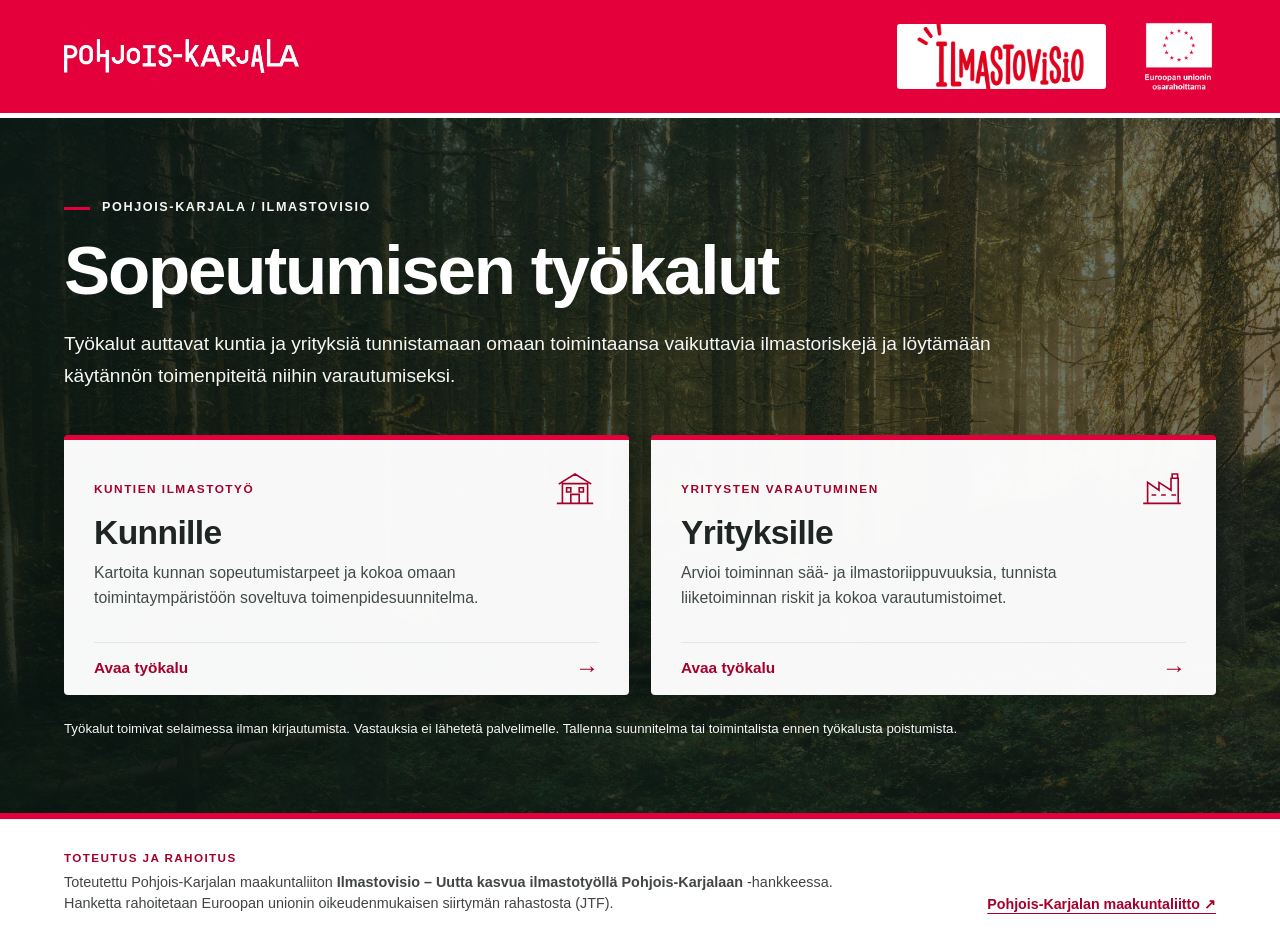
==== index.html @ b3f44695 "Add files via upload" ====
<!doctype html>
<html lang="fi">
<head>
  <meta charset="utf-8">
  <meta name="viewport" content="width=device-width, initial-scale=1">
  <meta name="theme-color" content="#e4003a">
  <meta name="description" content="Työkalut auttavat kuntia ja yrityksiä tunnistamaan omaan toimintaansa vaikuttavia ilmastoriskejä ja löytämään käytännön toimenpiteitä niihin varautumiseksi.">
  <title>Sopeutumisen työkalut | Pohjois-Karjala</title>
  <link rel="stylesheet" href="./style.css">
</head>
<body>
  <a class="skip-link" href="#sisalto">Siirry sisältöön</a>

  <header class="masthead">
    <div class="masthead-inner">
      <img class="pk-logo" src="./assets/pohjois-karjala-white.png" alt="Pohjois-Karjala" width="278" height="40">
      <div class="partners" aria-label="Hankkeen ja rahoittajan tunnukset">
        <div class="vision-logo-box">
          <img class="vision-logo" src="./assets/ilmastovisio-logo.png" alt="Ilmastovisio" width="1944" height="809">
        </div>
        <img class="eu-logo" src="./assets/eu-osarahoittama.png" alt="Euroopan unionin osarahoittama" width="828" height="946">
      </div>
    </div>
  </header>

  <main id="sisalto" tabindex="-1">
    <section class="hero" aria-labelledby="main-title">
      <div class="hero-content">
        <p class="eyebrow"><span class="eyebrow-line" aria-hidden="true"></span> Pohjois-Karjala / Ilmastovisio</p>
        <h1 id="main-title">Sopeutumisen työkalut</h1>
        <p class="lead">Työkalut auttavat kuntia ja yrityksiä tunnistamaan omaan toimintaansa vaikuttavia ilmastoriskejä ja löytämään käytännön toimenpiteitä niihin varautumiseksi.</p>

        <div class="tool-grid" aria-label="Valitse työkalu">
          <a class="tool-card" href="./kunta/" aria-labelledby="kunta-title" aria-describedby="kunta-description">
            <div class="card-head">
              <span class="card-kind">KUNTIEN ILMASTOTYÖ</span>
              <span class="card-icon" aria-hidden="true">
                <svg viewBox="0 0 80 80" fill="none" stroke="currentColor" stroke-width="2.7" stroke-linecap="square" stroke-linejoin="miter" focusable="false" aria-hidden="true">
                  <path d="M11 64H69M19 64V31H61V64M14 31L40 15L66 31M33 64V49H47V64M26 38H33V45H26zM47 38H54V45H47z"/>
                </svg>
              </span>
            </div>
            <h2 id="kunta-title">Kunnille</h2>
            <p id="kunta-description">Kartoita kunnan sopeutumistarpeet ja kokoa omaan toimintaympäristöön soveltuva toimenpidesuunnitelma.</p>
            <span class="card-action">Avaa työkalu <span class="arrow" aria-hidden="true">→</span></span>
          </a>

          <a class="tool-card" href="./yritys/" aria-labelledby="yritys-title" aria-describedby="yritys-description">
            <div class="card-head">
              <span class="card-kind">YRITYSTEN VARAUTUMINEN</span>
              <span class="card-icon" aria-hidden="true">
                <svg viewBox="0 0 80 80" fill="none" stroke="currentColor" stroke-width="2.7" stroke-linecap="square" stroke-linejoin="miter" focusable="false" aria-hidden="true">
                  <path d="M10 64H70M16 64V29L35 42V29L55 42V22H67V64M24 50H29M40 50H45M57 50H62M57 22V15H66V22"/>
                </svg>
              </span>
            </div>
            <h2 id="yritys-title">Yrityksille</h2>
            <p id="yritys-description">Arvioi toiminnan sää- ja ilmastoriippuvuuksia, tunnista liiketoiminnan riskit ja kokoa varautumistoimet.</p>
            <span class="card-action">Avaa työkalu <span class="arrow" aria-hidden="true">→</span></span>
          </a>
        </div>

        <p class="note">Työkalut toimivat selaimessa ilman kirjautumista. Vastauksia ei lähetetä palvelimelle. Tallenna suunnitelma tai toimintalista ennen työkalusta poistumista.</p>
      </div>
    </section>
  </main>

  <footer class="site-footer">
    <div class="footer-inner">
      <div class="funding">
        <p class="funding-label">TOTEUTUS JA RAHOITUS</p>
        <p>Toteutettu Pohjois-Karjalan maakuntaliiton <strong>Ilmastovisio – Uutta kasvua ilmastotyöllä Pohjois-Karjalaan</strong> -hankkeessa. Hanketta rahoitetaan Euroopan unionin oikeudenmukaisen siirtymän rahastosta (JTF).</p>
      </div>
      <a href="https://pohjois-karjala.fi/" rel="noopener noreferrer">Pohjois-Karjalan maakuntaliitto <span aria-hidden="true">↗</span></a>
    </div>
  </footer>
</body>
</html>
---- style.css ----
:root {
  --red: #e4003a;
  --red-dark: #a5002b;
  --ink: #1f2523;
  --focus: #005d76;
  --muted: #515a56;
}
* { box-sizing: border-box; }
html { scroll-behavior: smooth; }
body { margin: 0; min-width: 300px; color: var(--ink); background: #f8f8f6; font: 1rem/1.55 Ubuntu, "Segoe UI", Arial, sans-serif; }
a { color: var(--red-dark); text-underline-offset: 4px; }
a:focus-visible { outline: 3px solid var(--focus); outline-offset: 4px; }
.skip-link { position: absolute; left: 16px; top: -120px; z-index: 20; padding: 13px 17px; color: var(--ink); background: #fff; font-weight: 700; }
.skip-link:focus { top: 16px; }

/* Punainen ylapalkki: alkuperaiset Pohjois-Karjalan ja EU:n valkoiset tunnukset,
   Ilmastovision punainen tunnus omalla valkoisella pohjallaan. */
.masthead { background: var(--red); border-bottom: 5px solid #fff; }
.masthead-inner { max-width: 1220px; min-height: 112px; margin: 0 auto; padding: 14px 34px; display: flex; align-items: center; justify-content: space-between; gap: 28px; }
.pk-logo { display: block; width: clamp(170px, 20vw, 235px); height: auto; flex: 0 1 auto; }
.partners { display: flex; align-items: center; gap: clamp(18px, 3vw, 36px); }
.vision-logo-box { background: #fff; border-radius: 3px; min-width: 185px; height: 65px; padding: 12px 16px; display: flex; align-items: center; justify-content: center; }
.vision-logo { display: block; width: 177px; max-width: 100%; height: auto; object-fit: contain; }
.eu-logo { display: block; flex-shrink: 0; width: 74px; height: auto; }

/* Metsakuva koko aloitusnakymaan; tumma kerros varmistaa tekstin erottumisen. */
.hero {
  background-color: #253a2e;
  background-image: linear-gradient(90deg, rgba(8, 21, 17, .87) 0%, rgba(9, 25, 20, .72) 50%, rgba(9, 21, 17, .54) 100%), url("./assets/metsa.jpg");
  background-position: center, center 51%;
  background-size: cover;
  background-repeat: no-repeat;
  color: #fff;
  min-height: 695px;
  display: flex;
  align-items: center;
}
.hero-content { width: min(100%, 1220px); margin: 0 auto; padding: 66px 34px 58px; }
.eyebrow { display: flex; align-items: center; gap: 12px; margin: 0 0 16px; color: #f6f6f6; font-size: .79rem; font-weight: 700; letter-spacing: 1.6px; text-transform: uppercase; }
.eyebrow-line { display: inline-block; width: 26px; height: 3px; background: var(--red); }
h1 { max-width: 1000px; margin: 0 0 21px; font-size: clamp(2.8rem, 5.4vw, 4.7rem); font-weight: 700; line-height: 1.06; letter-spacing: -2.2px; text-wrap: balance; }
.lead { margin: 0; max-width: 980px; color: #f6f7f4; font-size: clamp(1rem, 1.5vw, 1.22rem); line-height: 1.65; text-wrap: pretty; }
.tool-grid { display: grid; grid-template-columns: repeat(2, minmax(0, 1fr)); gap: 22px; margin-top: 43px; }
.tool-card {
  display: flex;
  flex-direction: column;
  min-height: 260px;
  padding: 25px 30px 0;
  background: rgba(255, 255, 255, .97);
  color: var(--ink);
  border-radius: 4px;
  border-top: 5px solid var(--red);
  box-shadow: 0 8px 30px rgba(0, 0, 0, .15);
  text-decoration: none;
  transition: transform .15s ease, box-shadow .15s ease, background-color .15s ease;
}
.tool-card:hover { transform: translateY(-3px); background: #fff; box-shadow: 0 16px 32px rgba(0,0,0,.22); }
.tool-card:focus-visible { outline: 4px solid #fff; outline-offset: 4px; }
.card-head { display: flex; align-items: center; justify-content: space-between; gap: 16px; }
.card-kind { color: var(--red-dark); font-size: .74rem; font-weight: 700; letter-spacing: 1.5px; }
.card-icon { display: inline-flex; width: 48px; height: 48px; color: var(--red-dark); }
.card-icon svg { display: block; width: 100%; height: 100%; }
.tool-card h2 { margin: 1px 0 9px; font-size: clamp(1.75rem, 2.7vw, 2.1rem); letter-spacing: -.6px; line-height: 1.15; }
.tool-card p { max-width: 470px; margin: 0 0 24px; color: #414b46; font-size: .99rem; line-height: 1.55; }
.card-action { display: flex; align-items: center; justify-content: space-between; gap: 18px; margin-top: auto; padding: 13px 0 15px; border-top: 1px solid #e4e6e4; color: var(--red-dark); font-weight: 700; font-size: .96rem; }
.arrow { font-size: 1.5rem; line-height: 1; }
.note { margin: 23px 0 0; color: #f7f7f7; max-width: 1010px; font-size: .83rem; line-height: 1.65; }

/* Valkoinen alareuna ja punainen rajaus. */
.site-footer { background: #fff; border-top: 6px solid var(--red); }
.footer-inner { max-width: 1220px; margin: 0 auto; padding: 30px 34px 32px; display: flex; align-items: end; justify-content: space-between; gap: 36px; }
.funding { max-width: 805px; }
.funding-label { margin: 0 0 5px; color: var(--red-dark); font-size: .73rem; font-weight: 700; letter-spacing: 1.4px; }
.funding p:last-child { margin: 0; color: #414641; font-size: .9rem; line-height: 1.5; }
.footer-inner a { flex-shrink: 0; font-size: .89rem; font-weight: 700; }

@media (max-width: 830px) {
  .masthead-inner { padding: 13px 24px; min-height: 105px; }
  .hero { min-height: 0; }
  .hero-content { padding: 65px 24px 55px; }
  .tool-card { padding: 20px 21px 0; }
  .footer-inner { padding: 25px 24px; display: block; }
  .footer-inner a { display: inline-block; margin-top: 15px; }
}
@media (max-width: 620px) {
  .masthead-inner { padding: 12px 18px; min-height: 0; flex-wrap: wrap; gap: 14px; }
  .pk-logo { width: 190px; max-width: calc(100vw - 36px); }
  .partners { margin-left: auto; gap: 15px; }
  .vision-logo-box { min-width: 140px; width: 140px; height: 54px; padding: 11px 12px; }
  .vision-logo { width: 130px; }
  .eu-logo { width: 57px; }
  .hero { background-position: center, 53% center; }
  .hero-content { padding: 47px 18px 45px; }
  .eyebrow { font-size: .69rem; letter-spacing: 1.1px; }
  h1 { font-size: clamp(2.4rem, 9vw, 3.6rem); letter-spacing: -1.2px; }
  .lead { font-size: 1.02rem; line-height: 1.57; }
  .tool-grid { grid-template-columns: 1fr; margin-top: 31px; gap: 14px; }
  .tool-card { min-height: 225px; }
  .card-icon { width: 43px; height: 43px; }
  .tool-card h2 { font-size: 1.8rem; }
  .tool-card p { font-size: .97rem; margin-bottom: 19px; }
  .note { margin-top: 19px; }
  .footer-inner { padding: 22px 18px 26px; }
}
@media (prefers-reduced-motion: reduce) {
  html { scroll-behavior: auto; }
  .tool-card { transition: none; }
}
@media (forced-colors: active) {
  .tool-card { border: 2px solid CanvasText; }
  .tool-card:focus-visible { outline: 3px solid Highlight; }
}
@media print {
  .hero { background: #fff; color: #111; min-height: 0; }
  .lead, .eyebrow, .note { color: #111; }
  .tool-card { border: 1px solid #555; border-top: 5px solid #e4003a; box-shadow: none; break-inside: avoid; }
  .masthead, .site-footer { print-color-adjust: exact; -webkit-print-color-adjust: exact; }
}
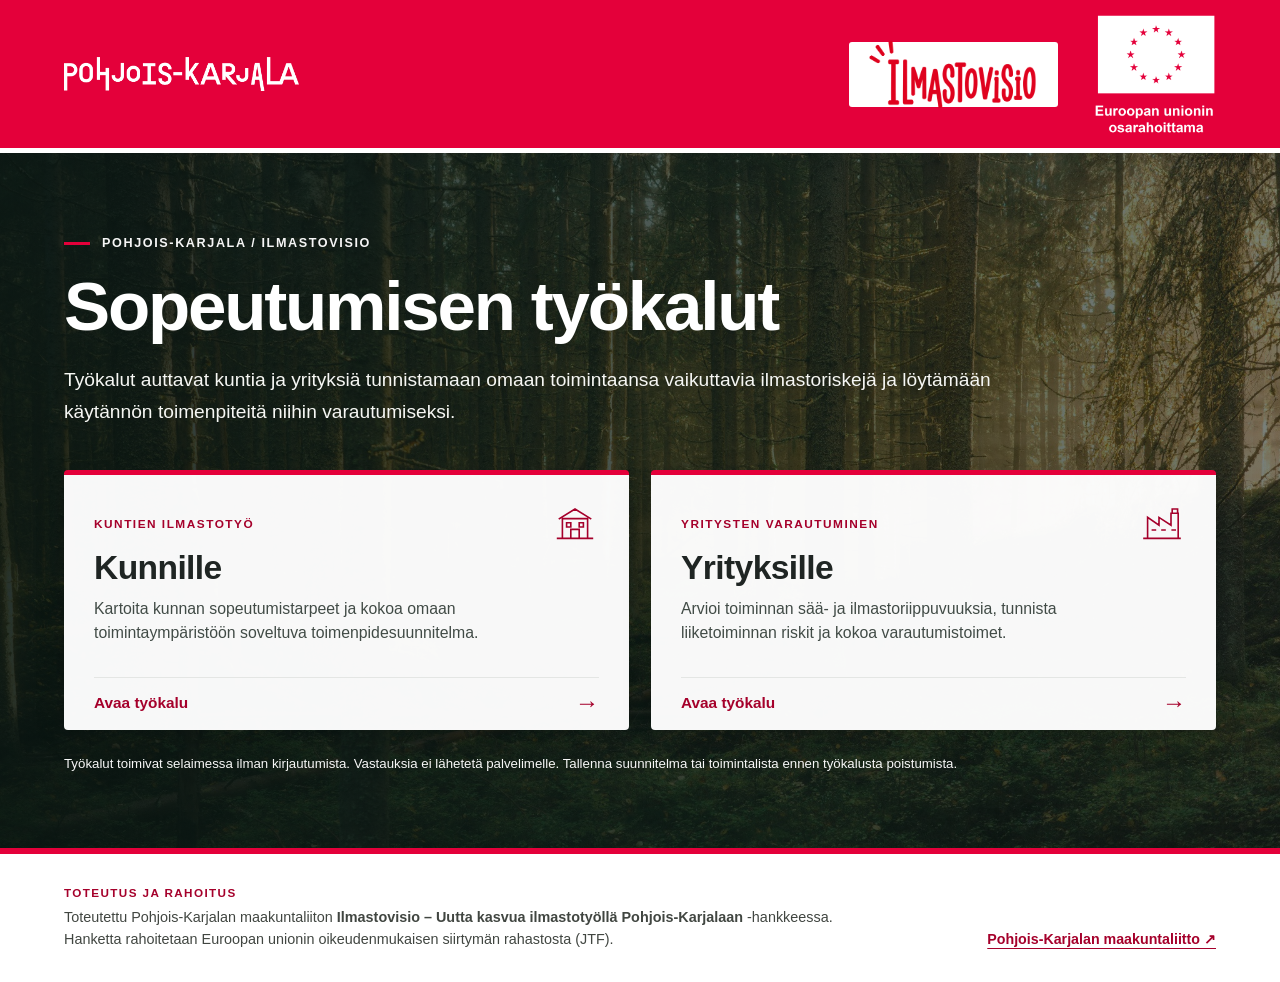
==== commit eb015e40: "Add files via upload" ====
--- a/index.html
+++ b/index.html
@@ -18,7 +18,7 @@
         <div class="vision-logo-box">
           <img class="vision-logo" src="./assets/ilmastovisio-logo.png" alt="Ilmastovisio" width="1944" height="809">
         </div>
-        <img class="eu-logo" src="./assets/eu-osarahoittama.png" alt="Euroopan unionin osarahoittama" width="828" height="946">
+        <img class="eu-logo" src="./assets/eu-osarahoittama.png" alt="Euroopan unionin osarahoittama" width="768" height="756">
       </div>
     </div>
   </header>
--- a/style.css
+++ b/style.css
@@ -16,12 +16,12 @@
 /* Punainen ylapalkki: alkuperaiset Pohjois-Karjalan ja EU:n valkoiset tunnukset,
    Ilmastovision punainen tunnus omalla valkoisella pohjallaan. */
 .masthead { background: var(--red); border-bottom: 5px solid #fff; }
-.masthead-inner { max-width: 1220px; min-height: 112px; margin: 0 auto; padding: 14px 34px; display: flex; align-items: center; justify-content: space-between; gap: 28px; }
+.masthead-inner { max-width: 1220px; min-height: 148px; margin: 0 auto; padding: 14px 34px; display: flex; align-items: center; justify-content: space-between; gap: 28px; }
 .pk-logo { display: block; width: clamp(170px, 20vw, 235px); height: auto; flex: 0 1 auto; }
 .partners { display: flex; align-items: center; gap: clamp(18px, 3vw, 36px); }
 .vision-logo-box { background: #fff; border-radius: 3px; min-width: 185px; height: 65px; padding: 12px 16px; display: flex; align-items: center; justify-content: center; }
 .vision-logo { display: block; width: 177px; max-width: 100%; height: auto; object-fit: contain; }
-.eu-logo { display: block; flex-shrink: 0; width: 74px; height: auto; }
+.eu-logo { display: block; flex-shrink: 0; width: 122px; height: auto; }
 
 /* Metsakuva koko aloitusnakymaan; tumma kerros varmistaa tekstin erottumisen. */
 .hero {
@@ -88,7 +88,7 @@
   .partners { margin-left: auto; gap: 15px; }
   .vision-logo-box { min-width: 140px; width: 140px; height: 54px; padding: 11px 12px; }
   .vision-logo { width: 130px; }
-  .eu-logo { width: 57px; }
+  .eu-logo { width: 96px; }
   .hero { background-position: center, 53% center; }
   .hero-content { padding: 47px 18px 45px; }
   .eyebrow { font-size: .69rem; letter-spacing: 1.1px; }
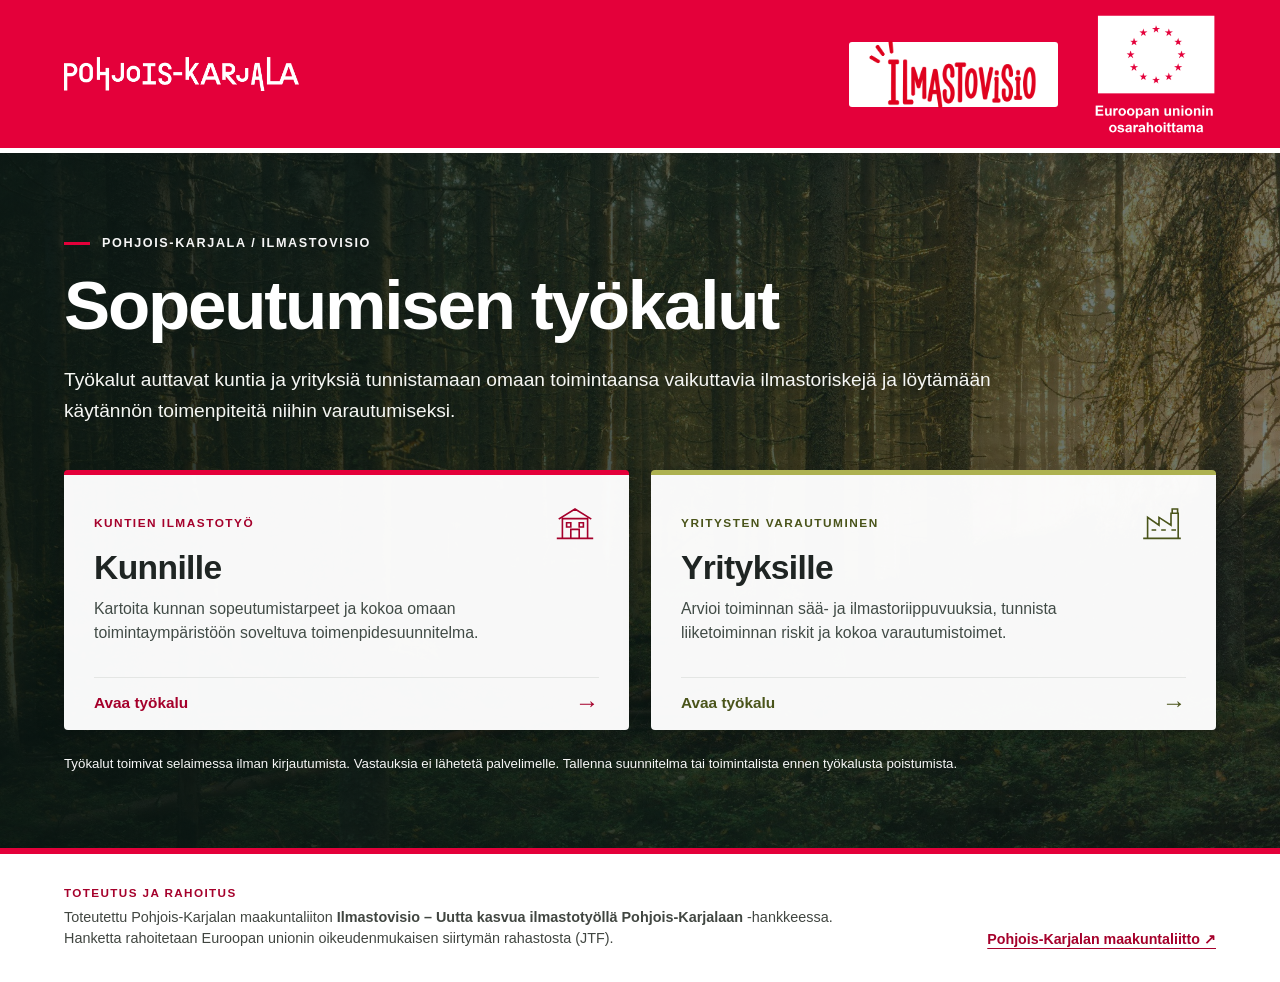
==== commit 12fd8f05: "Add files via upload" ====
--- a/index.html
+++ b/index.html
@@ -45,7 +45,7 @@
             <span class="card-action">Avaa työkalu <span class="arrow" aria-hidden="true">→</span></span>
           </a>
 
-          <a class="tool-card" href="./yritys/" aria-labelledby="yritys-title" aria-describedby="yritys-description">
+          <a class="tool-card tool-card--business" href="./yritys/" aria-labelledby="yritys-title" aria-describedby="yritys-description">
             <div class="card-head">
               <span class="card-kind">YRITYSTEN VARAUTUMINEN</span>
               <span class="card-icon" aria-hidden="true">
--- a/style.css
+++ b/style.css
@@ -7,7 +7,7 @@
 }
 * { box-sizing: border-box; }
 html { scroll-behavior: smooth; }
-body { margin: 0; min-width: 300px; color: var(--ink); background: #f8f8f6; font: 1rem/1.55 Ubuntu, "Segoe UI", Arial, sans-serif; }
+body { margin: 0; min-width: 300px; color: var(--ink); background: #f8f8f6; font: 1rem/1.5 Corbel, "Segoe UI", Arial, sans-serif; }
 a { color: var(--red-dark); text-underline-offset: 4px; }
 a:focus-visible { outline: 3px solid var(--focus); outline-offset: 4px; }
 .skip-link { position: absolute; left: 16px; top: -120px; z-index: 20; padding: 13px 17px; color: var(--ink); background: #fff; font-weight: 700; }
@@ -66,6 +66,12 @@
 .arrow { font-size: 1.5rem; line-height: 1; }
 .note { margin: 23px 0 0; color: #f7f7f7; max-width: 1010px; font-size: .83rem; line-height: 1.65; }
 
+/* Yritysten kortti ennakoi itse työkalun vihreää tehosteväriä. */
+.tool-card--business { border-top-color: #ADB150; }
+.tool-card--business .card-kind,
+.tool-card--business .card-icon,
+.tool-card--business .card-action { color: #4A541A; }
+
 /* Valkoinen alareuna ja punainen rajaus. */
 .site-footer { background: #fff; border-top: 6px solid var(--red); }
 .footer-inner { max-width: 1220px; margin: 0 auto; padding: 30px 34px 32px; display: flex; align-items: end; justify-content: space-between; gap: 36px; }
